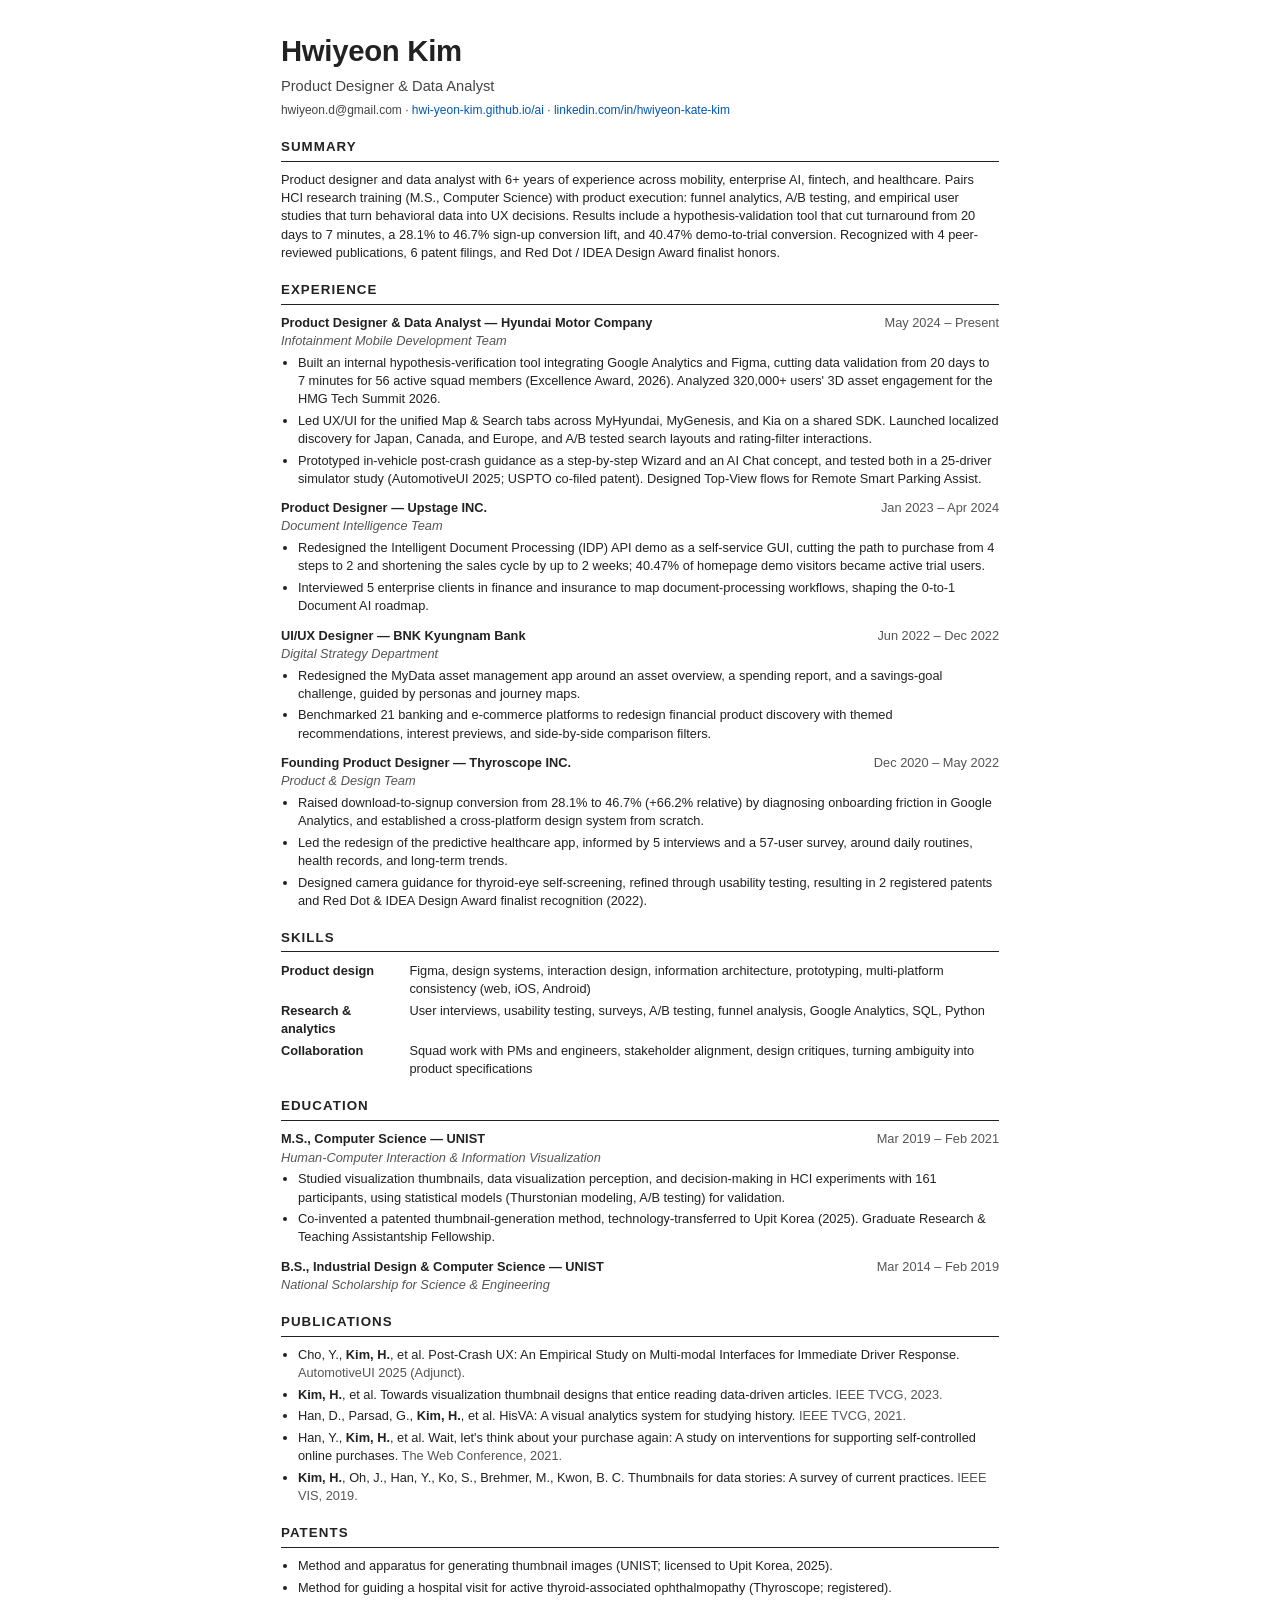
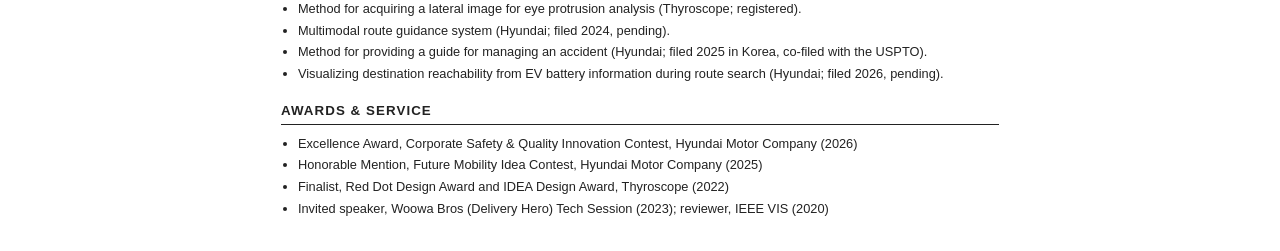
==== cv/cv.html @ 02688eda "Add downloadable CV cv/cv.html is the print source for a 2-page A4 PDF linked from the sidebar.  Co-" ====
<!DOCTYPE html>
<html lang="en">
<head>
    <meta charset="UTF-8">
    <meta name="viewport" content="width=device-width, initial-scale=1.0">
    <title>Hwiyeon Kim | CV</title>
    <style>
        @page {
            size: A4;
            margin: 14mm 15mm;
        }
        * {
            box-sizing: border-box;
        }
        body {
            font-family: -apple-system, BlinkMacSystemFont, "Segoe UI", Roboto, "Helvetica Neue", Arial, sans-serif;
            font-size: 9.6pt;
            line-height: 1.42;
            color: #222;
            background: #fff;
            margin: 0 auto;
            max-width: 190mm;
            padding: 8mm 0;
        }
        a {
            color: #0056b3;
            text-decoration: none;
        }
        h1 {
            font-size: 22pt;
            margin: 0;
            letter-spacing: -0.01em;
        }
        .headline {
            font-size: 11pt;
            color: #444;
            margin: 1mm 0 1.5mm;
        }
        .contact {
            font-size: 9pt;
            color: #444;
        }
        h2 {
            font-size: 10pt;
            letter-spacing: 0.08em;
            text-transform: uppercase;
            border-bottom: 1.2px solid #222;
            padding-bottom: 1mm;
            margin: 5mm 0 2.5mm;
            break-after: avoid;
        }
        p {
            margin: 0 0 1.5mm;
        }
        .entry {
            margin-bottom: 3mm;
            break-inside: avoid;
        }
        .entry-head {
            display: flex;
            justify-content: space-between;
            gap: 4mm;
            font-weight: 600;
        }
        .entry-head .date {
            font-weight: 400;
            color: #555;
            white-space: nowrap;
        }
        .entry-sub {
            color: #555;
            font-style: italic;
            margin-bottom: 1mm;
        }
        ul {
            margin: 0;
            padding-left: 4.5mm;
        }
        li {
            margin-bottom: 0.9mm;
        }
        .skills {
            display: grid;
            grid-template-columns: 34mm 1fr;
            row-gap: 1mm;
            margin: 0;
        }
        .skills dt {
            font-weight: 600;
        }
        .skills dd {
            margin: 0;
        }
        section {
            break-inside: avoid;
        }
        .pub-venue {
            color: #555;
        }
        @media print {
            body {
                padding: 0;
                max-width: none;
            }
        }
    </style>
</head>
<body>

    <header>
        <h1>Hwiyeon Kim</h1>
        <div class="headline">Product Designer &amp; Data Analyst</div>
        <div class="contact">
            hwiyeon.d@gmail.com &middot;
            <a href="https://hwi-yeon-kim.github.io/ai">hwi-yeon-kim.github.io/ai</a> &middot;
            <a href="https://www.linkedin.com/in/hwiyeon-kate-kim/">linkedin.com/in/hwiyeon-kate-kim</a>
        </div>
    </header>

    <section>
        <h2>Summary</h2>
        <p>Product designer and data analyst with 6+ years of experience across mobility, enterprise AI, fintech, and healthcare. Pairs HCI research training (M.S., Computer Science) with product execution: funnel analytics, A/B testing, and empirical user studies that turn behavioral data into UX decisions. Results include a hypothesis-validation tool that cut turnaround from 20 days to 7 minutes, a 28.1% to 46.7% sign-up conversion lift, and 40.47% demo-to-trial conversion. Recognized with 4 peer-reviewed publications, 6 patent filings, and Red Dot / IDEA Design Award finalist honors.</p>
    </section>

    <section>
        <h2>Experience</h2>

        <div class="entry">
            <div class="entry-head"><span>Product Designer &amp; Data Analyst &mdash; Hyundai Motor Company</span><span class="date">May 2024 &ndash; Present</span></div>
            <div class="entry-sub">Infotainment Mobile Development Team</div>
            <ul>
                <li>Built an internal hypothesis-verification tool integrating Google Analytics and Figma, cutting data validation from 20 days to 7 minutes for 56 active squad members (Excellence Award, 2026). Analyzed 320,000+ users' 3D asset engagement for the HMG Tech Summit 2026.</li>
                <li>Led UX/UI for the unified Map &amp; Search tabs across MyHyundai, MyGenesis, and Kia on a shared SDK. Launched localized discovery for Japan, Canada, and Europe, and A/B tested search layouts and rating-filter interactions.</li>
                <li>Prototyped in-vehicle post-crash guidance as a step-by-step Wizard and an AI Chat concept, and tested both in a 25-driver simulator study (AutomotiveUI 2025; USPTO co-filed patent). Designed Top-View flows for Remote Smart Parking Assist.</li>
            </ul>
        </div>

        <div class="entry">
            <div class="entry-head"><span>Product Designer &mdash; Upstage INC.</span><span class="date">Jan 2023 &ndash; Apr 2024</span></div>
            <div class="entry-sub">Document Intelligence Team</div>
            <ul>
                <li>Redesigned the Intelligent Document Processing (IDP) API demo as a self-service GUI, cutting the path to purchase from 4 steps to 2 and shortening the sales cycle by up to 2 weeks; 40.47% of homepage demo visitors became active trial users.</li>
                <li>Interviewed 5 enterprise clients in finance and insurance to map document-processing workflows, shaping the 0-to-1 Document AI roadmap.</li>
            </ul>
        </div>

        <div class="entry">
            <div class="entry-head"><span>UI/UX Designer &mdash; BNK Kyungnam Bank</span><span class="date">Jun 2022 &ndash; Dec 2022</span></div>
            <div class="entry-sub">Digital Strategy Department</div>
            <ul>
                <li>Redesigned the MyData asset management app around an asset overview, a spending report, and a savings-goal challenge, guided by personas and journey maps.</li>
                <li>Benchmarked 21 banking and e-commerce platforms to redesign financial product discovery with themed recommendations, interest previews, and side-by-side comparison filters.</li>
            </ul>
        </div>

        <div class="entry">
            <div class="entry-head"><span>Founding Product Designer &mdash; Thyroscope INC.</span><span class="date">Dec 2020 &ndash; May 2022</span></div>
            <div class="entry-sub">Product &amp; Design Team</div>
            <ul>
                <li>Raised download-to-signup conversion from 28.1% to 46.7% (+66.2% relative) by diagnosing onboarding friction in Google Analytics, and established a cross-platform design system from scratch.</li>
                <li>Led the redesign of the predictive healthcare app, informed by 5 interviews and a 57-user survey, around daily routines, health records, and long-term trends.</li>
                <li>Designed camera guidance for thyroid-eye self-screening, refined through usability testing, resulting in 2 registered patents and Red Dot &amp; IDEA Design Award finalist recognition (2022).</li>
            </ul>
        </div>
    </section>

    <section>
        <h2>Skills</h2>
        <dl class="skills">
            <dt>Product design</dt>
            <dd>Figma, design systems, interaction design, information architecture, prototyping, multi-platform consistency (web, iOS, Android)</dd>
            <dt>Research &amp; analytics</dt>
            <dd>User interviews, usability testing, surveys, A/B testing, funnel analysis, Google Analytics, SQL, Python</dd>
            <dt>Collaboration</dt>
            <dd>Squad work with PMs and engineers, stakeholder alignment, design critiques, turning ambiguity into product specifications</dd>
        </dl>
    </section>

    <section>
        <h2>Education</h2>
        <div class="entry">
            <div class="entry-head"><span>M.S., Computer Science &mdash; UNIST</span><span class="date">Mar 2019 &ndash; Feb 2021</span></div>
            <div class="entry-sub">Human-Computer Interaction &amp; Information Visualization</div>
            <ul>
                <li>Studied visualization thumbnails, data visualization perception, and decision-making in HCI experiments with 161 participants, using statistical models (Thurstonian modeling, A/B testing) for validation.</li>
                <li>Co-invented a patented thumbnail-generation method, technology-transferred to Upit Korea (2025). Graduate Research &amp; Teaching Assistantship Fellowship.</li>
            </ul>
        </div>
        <div class="entry">
            <div class="entry-head"><span>B.S., Industrial Design &amp; Computer Science &mdash; UNIST</span><span class="date">Mar 2014 &ndash; Feb 2019</span></div>
            <div class="entry-sub">National Scholarship for Science &amp; Engineering</div>
        </div>
    </section>

    <section>
        <h2>Publications</h2>
        <ul>
            <li>Cho, Y., <strong>Kim, H.</strong>, et al. Post-Crash UX: An Empirical Study on Multi-modal Interfaces for Immediate Driver Response. <span class="pub-venue">AutomotiveUI 2025 (Adjunct).</span></li>
            <li><strong>Kim, H.</strong>, et al. Towards visualization thumbnail designs that entice reading data-driven articles. <span class="pub-venue">IEEE TVCG, 2023.</span></li>
            <li>Han, D., Parsad, G., <strong>Kim, H.</strong>, et al. HisVA: A visual analytics system for studying history. <span class="pub-venue">IEEE TVCG, 2021.</span></li>
            <li>Han, Y., <strong>Kim, H.</strong>, et al. Wait, let's think about your purchase again: A study on interventions for supporting self-controlled online purchases. <span class="pub-venue">The Web Conference, 2021.</span></li>
            <li><strong>Kim, H.</strong>, Oh, J., Han, Y., Ko, S., Brehmer, M., Kwon, B. C. Thumbnails for data stories: A survey of current practices. <span class="pub-venue">IEEE VIS, 2019.</span></li>
        </ul>
    </section>

    <section>
        <h2>Patents</h2>
        <ul>
            <li>Method and apparatus for generating thumbnail images (UNIST; licensed to Upit Korea, 2025).</li>
            <li>Method for guiding a hospital visit for active thyroid-associated ophthalmopathy (Thyroscope; registered).</li>
            <li>Method for acquiring a lateral image for eye protrusion analysis (Thyroscope; registered).</li>
            <li>Multimodal route guidance system (Hyundai; filed 2024, pending).</li>
            <li>Method for providing a guide for managing an accident (Hyundai; filed 2025 in Korea, co-filed with the USPTO).</li>
            <li>Visualizing destination reachability from EV battery information during route search (Hyundai; filed 2026, pending).</li>
        </ul>
    </section>

    <section>
        <h2>Awards &amp; Service</h2>
        <ul>
            <li>Excellence Award, Corporate Safety &amp; Quality Innovation Contest, Hyundai Motor Company (2026)</li>
            <li>Honorable Mention, Future Mobility Idea Contest, Hyundai Motor Company (2025)</li>
            <li>Finalist, Red Dot Design Award and IDEA Design Award, Thyroscope (2022)</li>
            <li>Invited speaker, Woowa Bros (Delivery Hero) Tech Session (2023); reviewer, IEEE VIS (2020)</li>
        </ul>
    </section>

</body>
</html>
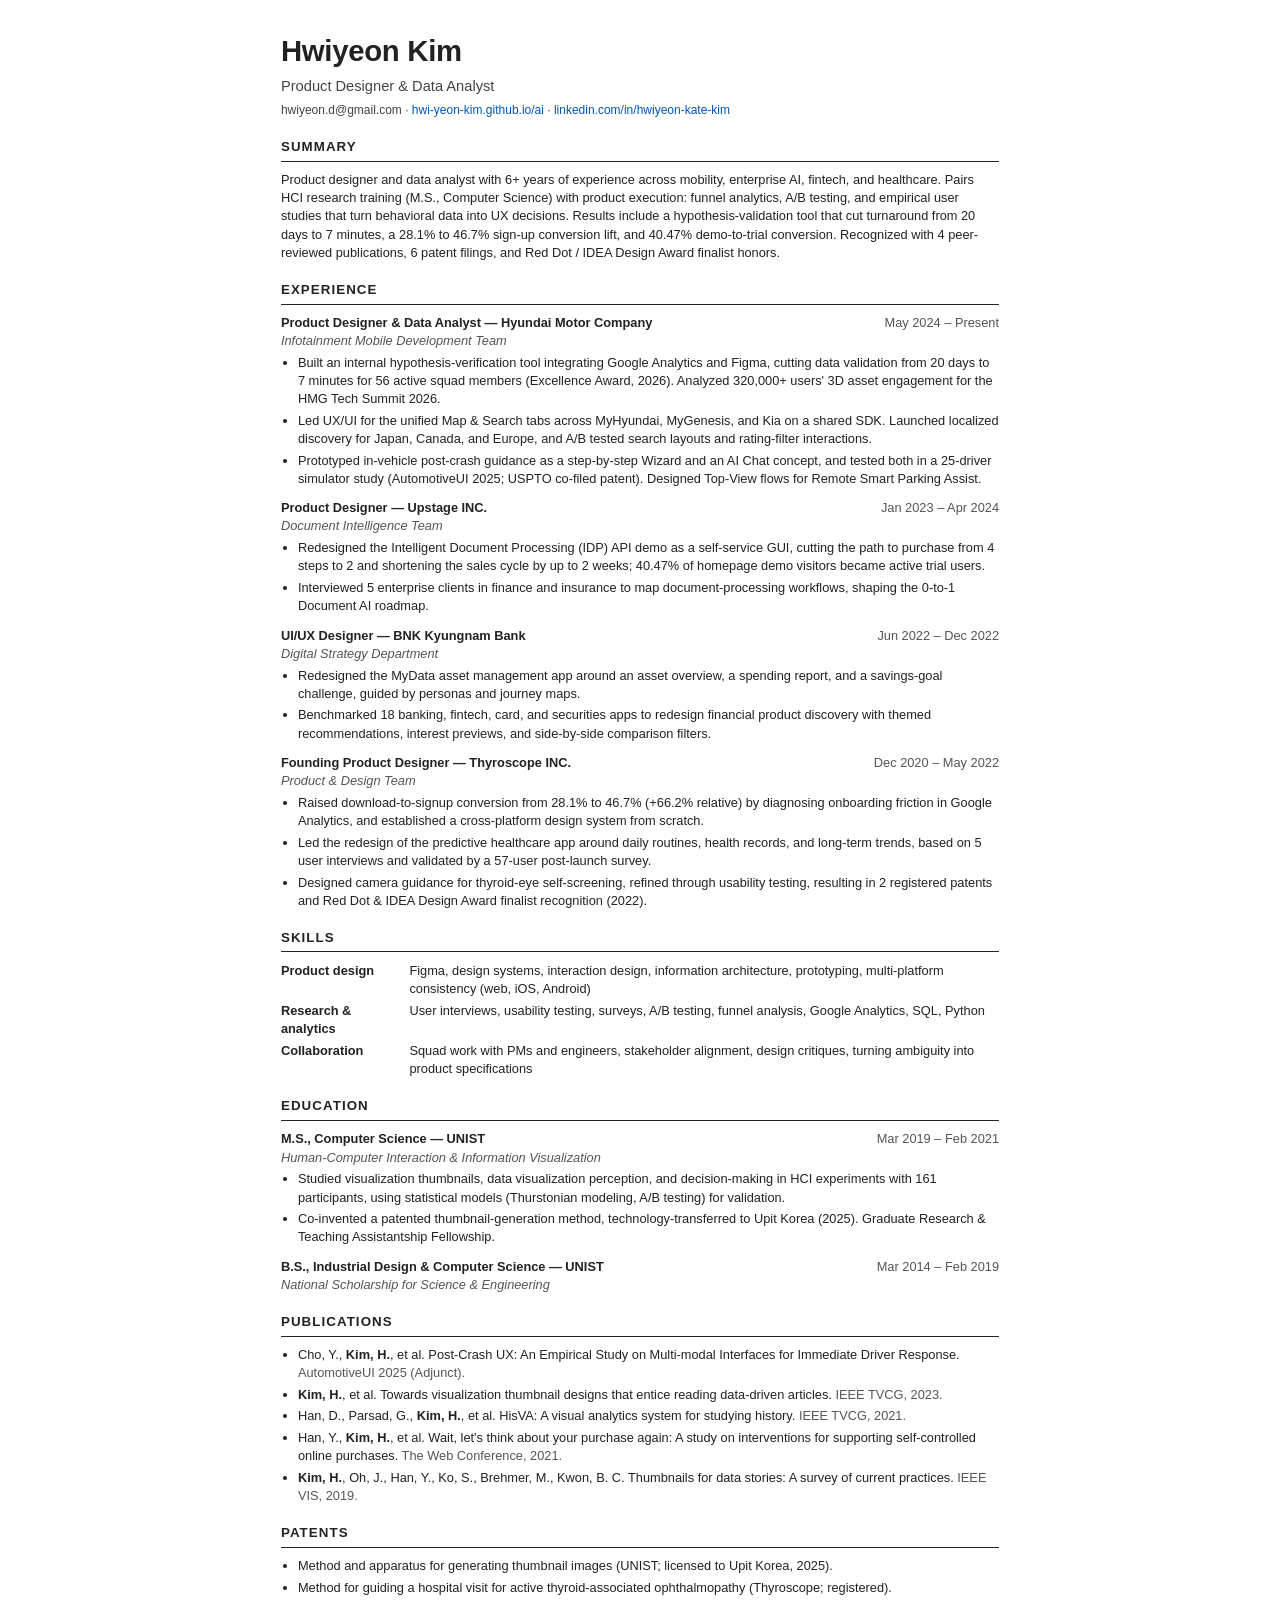
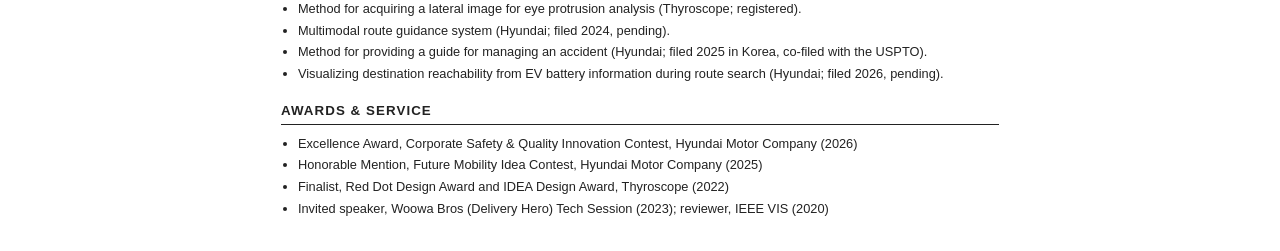
==== commit 197e99af: "Correct BNK, Thyroscope, and J-2 details BNK personas come from a research report and internal page-" ====
--- a/cv/cv.html
+++ b/cv/cv.html
@@ -149,7 +149,7 @@
             <div class="entry-sub">Digital Strategy Department</div>
             <ul>
                 <li>Redesigned the MyData asset management app around an asset overview, a spending report, and a savings-goal challenge, guided by personas and journey maps.</li>
-                <li>Benchmarked 21 banking and e-commerce platforms to redesign financial product discovery with themed recommendations, interest previews, and side-by-side comparison filters.</li>
+                <li>Benchmarked 18 banking, fintech, card, and securities apps to redesign financial product discovery with themed recommendations, interest previews, and side-by-side comparison filters.</li>
             </ul>
         </div>
 
@@ -158,7 +158,7 @@
             <div class="entry-sub">Product &amp; Design Team</div>
             <ul>
                 <li>Raised download-to-signup conversion from 28.1% to 46.7% (+66.2% relative) by diagnosing onboarding friction in Google Analytics, and established a cross-platform design system from scratch.</li>
-                <li>Led the redesign of the predictive healthcare app, informed by 5 interviews and a 57-user survey, around daily routines, health records, and long-term trends.</li>
+                <li>Led the redesign of the predictive healthcare app around daily routines, health records, and long-term trends, based on 5 user interviews and validated by a 57-user post-launch survey.</li>
                 <li>Designed camera guidance for thyroid-eye self-screening, refined through usability testing, resulting in 2 registered patents and Red Dot &amp; IDEA Design Award finalist recognition (2022).</li>
             </ul>
         </div>
